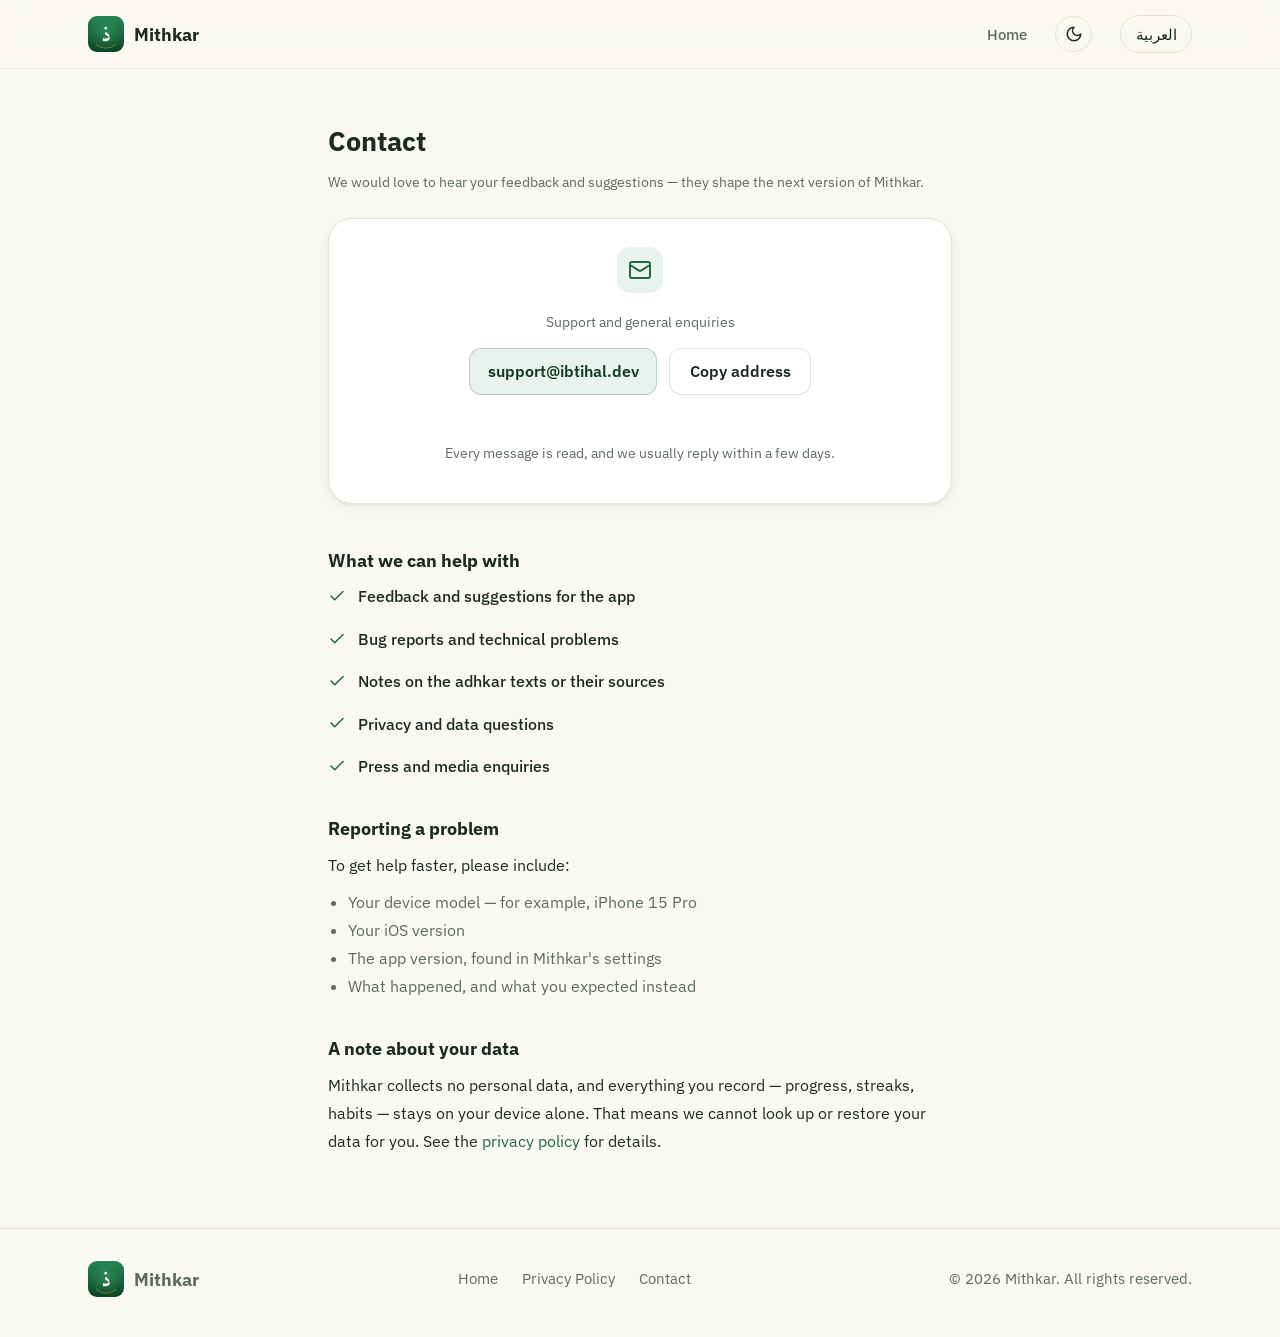
==== contact-en.html @ 1fcd69f6 "Update hero tagline and add a contact page" ====
<!DOCTYPE html>
<html lang="en" dir="ltr">
<head>
<meta charset="utf-8">
<meta name="viewport" content="width=device-width, initial-scale=1">
<title>Contact — Mithkar</title>
<meta name="description" content="Contact the Mithkar team: feedback, suggestions, bug reports, and privacy questions.">
<meta name="theme-color" content="#FAF8F2">
<meta property="og:title" content="Contact — Mithkar">
<meta property="og:description" content="Your feedback shapes the next version of Mithkar.">
<meta property="og:image" content="https://mithkar.ibtihal.dev/assets/icon.png">
<meta property="og:locale" content="en">
<meta property="og:type" content="website">
<link rel="canonical" href="https://mithkar.ibtihal.dev/contact-en.html">
<link rel="icon" href="assets/icon.png">
<link rel="preconnect" href="https://fonts.googleapis.com">
<link rel="preconnect" href="https://fonts.gstatic.com" crossorigin>
<link href="https://fonts.googleapis.com/css2?family=IBM+Plex+Sans:wght@400;500;600;700&display=swap" rel="stylesheet">
<script>
(function(){try{var t=localStorage.getItem("mithkar-theme");if(t)document.documentElement.dataset.theme=t}catch(e){}})();
function toggleTheme(){var r=document.documentElement,d=r.dataset.theme?r.dataset.theme==="dark":matchMedia("(prefers-color-scheme: dark)").matches,n=d?"light":"dark";r.dataset.theme=n;try{localStorage.setItem("mithkar-theme",n)}catch(e){}}
</script>
<link rel="stylesheet" href="styles.css?v=20260829.6">
</head>
<body>

<a class="skip-link" href="#main-content">Skip to main content</a>

<header class="site-header">
  <div class="wrap">
    <a class="brand" href="en.html" aria-label="Mithkar — home">
      <img src="assets/icon.png" alt="Mithkar app icon">
      <span class="name-latin">Mithkar</span>
    </a>
    <nav class="nav" aria-label="Primary navigation">
      <a href="en.html">Home</a>
      <button class="theme-toggle" type="button" onclick="toggleTheme()" aria-label="Toggle theme" title="Toggle theme"><svg class="icon icon-sm icon-sun" aria-hidden="true" viewBox="0 0 24 24"><circle cx="12" cy="12" r="4"/><path d="M12 2v2"/><path d="M12 20v2"/><path d="m4.93 4.93 1.41 1.41"/><path d="m17.66 17.66 1.41 1.41"/><path d="M2 12h2"/><path d="M20 12h2"/><path d="m6.34 17.66-1.41 1.41"/><path d="m19.07 4.93-1.41 1.41"/></svg><svg class="icon icon-sm icon-moon" aria-hidden="true" viewBox="0 0 24 24"><path d="M12 3a6 6 0 0 0 9 9 9 9 0 1 1-9-9Z"/></svg></button>
      <a href="contact.html" class="lang">العربية</a>
    </nav>
  </div>
</header>

<main id="main-content" class="prose wrap">

  <h1>Contact</h1>
  <p class="muted">We would love to hear your feedback and suggestions — they shape the next version of Mithkar.</p>

  <div class="card contact-card">
    <div class="icon-tile">
      <svg class="icon" aria-hidden="true" viewBox="0 0 24 24"><rect x="2" y="4" width="20" height="16" rx="2"/><path d="m22 7-8.97 5.7a1.94 1.94 0 0 1-2.06 0L2 7"/></svg>
    </div>
    <p class="muted">Support and general enquiries</p>
    <div class="contact-email">
      <span id="contact-email" dir="ltr">support@ibtihal.dev</span>
      <button class="btn-copy" type="button" onclick="copyEmail()">Copy address</button>
    </div>
    <p class="copy-status" id="copy-status" role="status" aria-live="polite"></p>
    <p class="muted">Every message is read, and we usually reply within a few days.</p>
  </div>

  <h2>What we can help with</h2>
  <ul class="check-list">
    <li><svg class="icon icon-sm" aria-hidden="true" viewBox="0 0 24 24"><path d="M20 6 9 17l-5-5"/></svg> Feedback and suggestions for the app</li>
    <li><svg class="icon icon-sm" aria-hidden="true" viewBox="0 0 24 24"><path d="M20 6 9 17l-5-5"/></svg> Bug reports and technical problems</li>
    <li><svg class="icon icon-sm" aria-hidden="true" viewBox="0 0 24 24"><path d="M20 6 9 17l-5-5"/></svg> Notes on the adhkar texts or their sources</li>
    <li><svg class="icon icon-sm" aria-hidden="true" viewBox="0 0 24 24"><path d="M20 6 9 17l-5-5"/></svg> Privacy and data questions</li>
    <li><svg class="icon icon-sm" aria-hidden="true" viewBox="0 0 24 24"><path d="M20 6 9 17l-5-5"/></svg> Press and media enquiries</li>
  </ul>

  <h2>Reporting a problem</h2>
  <p>To get help faster, please include:</p>
  <ul class="plain-list">
    <li>Your device model — for example, iPhone 15 Pro</li>
    <li>Your iOS version</li>
    <li>The app version, found in Mithkar's settings</li>
    <li>What happened, and what you expected instead</li>
  </ul>

  <h2>A note about your data</h2>
  <p>Mithkar collects no personal data, and everything you record — progress, streaks, habits — stays on your device alone. That means we cannot look up or restore your data for you. See the <a href="privacy-en.html">privacy policy</a> for details.</p>

</main>

<footer class="site-footer">
  <div class="wrap">
    <a class="brand" href="en.html" aria-label="Mithkar — home">
      <img src="assets/icon.png" alt="">
      <span class="name-latin">Mithkar</span>
    </a>
    <nav aria-label="Footer navigation">
      <a href="en.html">Home</a>
      <a href="privacy-en.html">Privacy Policy</a>
      <a href="contact-en.html">Contact</a>
    </nav>
    <span>© 2026 Mithkar. All rights reserved.</span>
  </div>
</footer>

<script>
function copyEmail(){
  var value = document.getElementById("contact-email").textContent.trim();
  var status = document.getElementById("copy-status");
  function done(){ status.textContent = "Address copied."; }
  function failed(){ status.textContent = "Could not copy automatically — select the address and copy it manually."; }
  if (navigator.clipboard && navigator.clipboard.writeText) {
    navigator.clipboard.writeText(value).then(done, failed);
    return;
  }
  try {
    var field = document.createElement("textarea");
    field.value = value;
    field.setAttribute("readonly", "");
    field.style.position = "absolute";
    field.style.insetInlineStart = "-9999px";
    document.body.appendChild(field);
    field.select();
    document.execCommand("copy");
    document.body.removeChild(field);
    done();
  } catch (e) { failed(); }
}
</script>

</body>
</html>
---- styles.css ----
/* Mithkar site — shared styles (RTL & LTR via logical properties) */
:root {
  --bg: #FAF8F2;
  --surface: #FFFFFF;
  --ink: #1C2B21;
  --muted: #5D6B61;
  --line: #E7E2D5;
  --green: #1F6A43;
  --green-deep: #14512F;
  --green-ink: #0E3B22;
  --green-soft: #E9F2EC;
  --gold: #A8770A;
  --gold-soft: #F7EFD9;
  --cta-from: #14512F;
  --cta-to: #2A7A50;
  --cta-text: #F2F7F1;
  --shadow-sm: 0 1px 2px rgb(28 43 33 / .06), 0 4px 12px rgb(28 43 33 / .05);
  --shadow-lg: 0 24px 64px rgb(20 81 47 / .18);
  --r-sm: 12px; --r-md: 16px; --r-lg: 24px;
}
@media (prefers-color-scheme: dark) {
  :root:not([data-theme="light"]) {
    --bg: #12160F;
    --surface: #1A2018;
    --ink: #E9E7DE;
    --muted: #9FA89B;
    --line: #2A322A;
    --green: #7CC59A;
    --green-deep: #5FB183;
    --green-ink: #CBE8D6;
    --green-soft: #1D2B21;
    --gold: #D9A83C;
    --gold-soft: #2A2314;
    --cta-from: #163A27;
    --cta-to: #1E4E34;
    --cta-text: #F1F5EF;
    --shadow-sm: 0 1px 2px rgb(0 0 0 / .3), 0 4px 12px rgb(0 0 0 / .25);
    --shadow-lg: 0 24px 64px rgb(0 0 0 / .5);
  }
}
:root[data-theme="dark"] {
    --bg: #12160F;
    --surface: #1A2018;
    --ink: #E9E7DE;
    --muted: #9FA89B;
    --line: #2A322A;
    --green: #7CC59A;
    --green-deep: #5FB183;
    --green-ink: #CBE8D6;
    --green-soft: #1D2B21;
    --gold: #D9A83C;
    --gold-soft: #2A2314;
    --cta-from: #163A27;
    --cta-to: #1E4E34;
    --cta-text: #F1F5EF;
    --shadow-sm: 0 1px 2px rgb(0 0 0 / .3), 0 4px 12px rgb(0 0 0 / .25);
    --shadow-lg: 0 24px 64px rgb(0 0 0 / .5);
}

* { margin: 0; padding: 0; box-sizing: border-box; }
html { scroll-behavior: smooth; scroll-padding-top: 5.5rem; }
html:focus-within { scroll-behavior: smooth; }
body {
  font-family: "IBM Plex Sans Arabic", "IBM Plex Sans", -apple-system, "Segoe UI", sans-serif;
  background: var(--bg); color: var(--ink);
  line-height: 1.75; font-size: 1rem;
  -webkit-font-smoothing: antialiased;
}
a { color: var(--green); text-decoration: none; }
a:hover { text-decoration: underline; text-underline-offset: .18em; }
a:focus-visible, button:focus-visible { outline: 3px solid var(--gold); outline-offset: 3px; }
img { max-width: 100%; display: block; }
.wrap { max-width: 72rem; margin-inline: auto; padding-inline: 1.5rem; }
.skip-link { position: fixed; inset-inline-start: 1rem; top: .75rem; z-index: 100; padding: .55rem 1rem; border-radius: .6rem; background: var(--ink); color: var(--bg); transform: translateY(-160%); }
.skip-link:focus { transform: translateY(0); }

.icon { width: 24px; height: 24px; stroke: currentColor; fill: none;
        stroke-width: 2; stroke-linecap: round; stroke-linejoin: round; flex: none; }
.icon-sm { width: 18px; height: 18px; }

/* ---------- header ---------- */
.site-header {
  position: sticky; top: 0; z-index: 20;
  background: color-mix(in srgb, var(--bg) 82%, transparent);
  -webkit-backdrop-filter: blur(14px); backdrop-filter: blur(14px);
  border-bottom: 1px solid color-mix(in srgb, var(--line) 60%, transparent);
}
.site-header .wrap { display: flex; align-items: center; justify-content: space-between; height: 4.25rem; }
.brand { display: flex; align-items: center; gap: .65rem; color: var(--ink); }
.brand img { width: 36px; height: 36px; border-radius: 9px; }
.brand .name { font-family: "Amiri", serif; font-weight: 700; font-size: 1.45rem; line-height: 1; }
.brand .name-latin { font-weight: 700; font-size: 1.15rem; }
.nav { display: flex; align-items: center; gap: 1.75rem; font-size: .95rem; font-weight: 500; }
.nav a { color: var(--muted); transition: color .15s; }
.nav a:hover { color: var(--ink); }
.nav .lang {
  border: 1px solid var(--line); border-radius: 999px;
  padding: .3rem .9rem; color: var(--ink);
}
.nav .lang:hover { border-color: var(--green); color: var(--green); }
.theme-toggle {
  width: 2.3rem; height: 2.3rem; border-radius: 999px;
  border: 1px solid var(--line); background: transparent; color: var(--ink);
  display: grid; place-items: center; cursor: pointer; padding: 0;
}
.theme-toggle:hover { border-color: var(--green); color: var(--green); }
.theme-toggle .icon-sun { display: none; }
.theme-toggle .icon-moon { display: block; }
@media (prefers-color-scheme: dark) {
  :root:not([data-theme="light"]) .theme-toggle .icon-sun { display: block; }
  :root:not([data-theme="light"]) .theme-toggle .icon-moon { display: none; }
}
:root[data-theme="dark"] .theme-toggle .icon-sun { display: block; }
:root[data-theme="dark"] .theme-toggle .icon-moon { display: none; }

/* ---------- buttons ---------- */
.btn-store {
  display: inline-flex; align-items: center; gap: .7rem;
  background: var(--ink); color: var(--bg);
  padding: .78rem 1.5rem; border-radius: 14px;
  font-weight: 600; font-size: 1.02rem; line-height: 1.2;
}
.btn-store svg { width: 22px; height: 22px; fill: currentColor; }
.btn-store .two-line { display: flex; flex-direction: column; align-items: flex-start; }
.btn-store .two-line small { font-size: .68rem; font-weight: 400; opacity: .8; }
.btn-store.disabled { opacity: .6; cursor: default; }
.soon {
  display: inline-flex; align-items: center; gap: .4rem;
  background: var(--gold-soft); color: var(--gold);
  border-radius: 999px; padding: .35rem 1rem;
  font-size: .85rem; font-weight: 600;
}

/* ---------- hero ---------- */
.hero { position: relative; overflow: clip; }
.hero::before {
  content: ""; position: absolute; inset: 0; z-index: -1;
  background:
    radial-gradient(42rem 30rem at 85% -10%, color-mix(in srgb, var(--green) 14%, transparent), transparent 70%),
    radial-gradient(30rem 24rem at 0% 110%, color-mix(in srgb, var(--gold) 10%, transparent), transparent 70%);
}
.hero .wrap {
  display: grid; grid-template-columns: 1.05fr .95fr; gap: 4rem;
  align-items: center; padding-block: 4.5rem 5.5rem;
}
.eyebrow-pill {
  display: inline-flex; align-items: center; gap: .5rem;
  background: var(--green-soft); color: var(--green);
  border: 1px solid color-mix(in srgb, var(--green) 25%, transparent);
  border-radius: 999px; padding: .35rem 1rem;
  font-size: .85rem; font-weight: 600; margin-bottom: 1.4rem;
}
.hero h1 {
  font-size: clamp(2.2rem, 4.5vw, 3.3rem); line-height: 1.35;
  font-weight: 700; letter-spacing: -.01em;
}
.hero h1 .accent { color: var(--green); }
.hero .lede {
  color: var(--muted); font-size: 1.13rem; max-width: 34rem;
  margin-block: 1.25rem 2rem;
}
.cta-row { display: flex; align-items: center; gap: 1rem; flex-wrap: wrap; }
.trust-row {
  display: flex; gap: 1.75rem; flex-wrap: wrap;
  margin-top: 2.5rem; color: var(--muted); font-size: .92rem; font-weight: 500;
}
.trust-row span { display: inline-flex; align-items: center; gap: .5rem; }
.trust-row .icon-sm { color: var(--green); }

.hero-device { justify-self: center; position: relative; }
.hero-device::before {
  content: ""; position: absolute; inset: 8% -12%; z-index: -1; border-radius: 50%;
  background: radial-gradient(closest-side, color-mix(in srgb, var(--green) 20%, transparent), transparent);
}
.device {
  background: #10140F; padding: 11px; border-radius: 48px;
  box-shadow: var(--shadow-lg), inset 0 0 0 1.5px rgb(255 255 255 / .09), 0 0 0 1px rgb(0 0 0 / .24);
  width: min(320px, 78vw);
}
.device img {
  display: block; width: 100%; height: auto !important;
  aspect-ratio: 736 / 1600; object-fit: contain;
  border-radius: 38px;
}

/* ---------- sections ---------- */
.section { padding-block: 4.5rem; }
.section.tinted { background: color-mix(in srgb, var(--surface) 55%, var(--bg));
                  border-block: 1px solid color-mix(in srgb, var(--line) 55%, transparent); }
.section-head { text-align: center; max-width: 38rem; margin: 0 auto 3rem; }
.section-head .eyebrow {
  color: var(--gold); font-weight: 700; font-size: .85rem;
  letter-spacing: .06em; text-transform: uppercase;
}
.section-head h2 { font-size: clamp(1.6rem, 3vw, 2.1rem); margin-block: .5rem .75rem; }
.section-head p { color: var(--muted); }

/* features */
.features { display: grid; grid-template-columns: repeat(3, 1fr); gap: 1.25rem; }
.card {
  background: var(--surface); border: 1px solid var(--line);
  border-radius: var(--r-lg); padding: 1.75rem;
  box-shadow: var(--shadow-sm);
  transition: transform .2s, box-shadow .2s;
}
@media (hover: hover) {
  .card:hover { transform: translateY(-3px); box-shadow: 0 8px 28px rgb(28 43 33 / .1); }
}
.icon-tile {
  width: 46px; height: 46px; border-radius: 13px;
  display: grid; place-items: center; margin-bottom: 1rem;
  background: var(--green-soft); color: var(--green);
}
.icon-tile.gold { background: var(--gold-soft); color: var(--gold); }
.card h3 { font-size: 1.08rem; margin-bottom: .4rem; }
.card p { color: var(--muted); font-size: .95rem; }

/* screens */
.screens { display: flex; justify-content: center; gap: 2.25rem; flex-wrap: wrap; }
.screen { text-align: center; }
.screen .device { width: min(250px, 70vw); padding: 8px; border-radius: 38px; }
.screen .device img { border-radius: 30px; }
.screen figcaption { margin-top: 1rem; color: var(--muted); font-size: .95rem; font-weight: 500; }

/* privacy */
.privacy-section { padding-block: 5rem 4rem; }
.section-head-compact { margin-bottom: 2.25rem; }
.privacy-grid {
  display: grid; grid-template-columns: 1fr 1fr; gap: 3.5rem; align-items: center;
  background: var(--surface); border: 1px solid var(--line);
  border-radius: var(--r-lg); padding: 3rem; box-shadow: var(--shadow-sm);
}
.privacy-grid h2 { font-size: 1.6rem; margin-block: .75rem .75rem; }
.privacy-grid > div > p { color: var(--muted); margin-bottom: 1.25rem; }
.check-list { list-style: none; display: grid; gap: .9rem; }
.check-list li { display: flex; align-items: flex-start; gap: .75rem; font-weight: 500; }
.check-list .icon-sm { color: var(--green); margin-top: .3rem; }
.badge-lock {
  width: 46px; height: 46px; border-radius: 13px;
  display: grid; place-items: center;
  background: var(--green-soft); color: var(--green);
}

/* closing call to action */
.final-cta-section {
  padding-block: 4rem;
  background: linear-gradient(180deg, transparent, color-mix(in srgb, var(--green-soft) 42%, transparent));
  border-top: 1px solid color-mix(in srgb, var(--line) 65%, transparent);
}
.cta-band {
  position: relative; overflow: hidden; isolation: isolate;
  background: linear-gradient(135deg, var(--cta-from), var(--cta-to) 130%);
  border: 1px solid color-mix(in srgb, var(--cta-text) 12%, transparent);
  box-shadow: 0 12px 32px rgb(0 0 0 / .12);
  border-radius: var(--r-lg); padding: 4.25rem 2rem; text-align: center; color: var(--cta-text);
}
.cta-band::before {
  content: ""; position: absolute; z-index: -1; inset: -60% 18% auto;
  width: 64%; aspect-ratio: 1; border-radius: 50%;
  background: radial-gradient(circle, rgb(255 255 255 / .15), transparent 68%);
}
.cta-kicker {
  display: inline-flex; align-items: center; min-height: 2rem; padding-inline: .8rem;
  border: 1px solid rgb(255 255 255 / .2); border-radius: 999px;
  color: #F8E3A6; background: rgb(0 0 0 / .1); font-size: .82rem; font-weight: 700;
}
.cta-band h2 { font-size: clamp(1.7rem, 3vw, 2.25rem); margin: .85rem 0 .65rem; }
.cta-band p { opacity: .84; max-width: 34rem; margin: 0 auto 1.5rem; }
.cta-availability { display: inline-flex; align-items: center; gap: .5rem; font-size: .9rem; font-weight: 600; color: rgb(255 255 255 / .8); }
.cta-availability > span { width: .5rem; height: .5rem; border-radius: 50%; background: #A7DEB9; box-shadow: 0 0 0 4px rgb(167 222 185 / .14); }

/* footer */
.site-footer { border-top: 1px solid var(--line); margin-top: 0; }
.prose + .site-footer { margin-top: 3rem; }
.site-footer .wrap {
  display: flex; align-items: center; justify-content: space-between;
  flex-wrap: wrap; gap: 1rem; padding-block: 2rem 2.5rem;
  color: var(--muted); font-size: .92rem;
}
.site-footer nav { display: flex; gap: 1.5rem; }
.site-footer a { color: var(--muted); }
.site-footer a:hover { color: var(--green); }

/* prose (privacy page) */
.prose { max-width: 42rem; margin-inline: auto; padding-block: 3rem 1rem; }
.prose h1 { font-size: 1.7rem; margin-bottom: .25rem; }
.prose h2 { font-size: 1.15rem; margin-top: 2rem; margin-bottom: .4rem; }
.prose p { margin-bottom: .6rem; }
.prose .muted { color: var(--muted); font-size: .9rem; }
.prose .divider { border: 0; border-top: 1px solid var(--line); margin-block: 3rem; }

/* contact page */
.contact-card { text-align: center; margin-block: 1.5rem 2.5rem; }
.contact-card .icon-tile { margin-inline: auto; }
.contact-email {
  display: flex; align-items: center; justify-content: center;
  gap: .75rem; flex-wrap: wrap; margin-top: .85rem;
}
.contact-email span {
  background: var(--green-soft); color: var(--green-ink);
  border: 1px solid color-mix(in srgb, var(--green) 25%, transparent);
  border-radius: var(--r-sm); padding: .55rem 1.1rem;
  font-weight: 600; unicode-bidi: isolate; user-select: all;
}
.btn-copy {
  border: 1px solid var(--line); background: transparent; color: var(--ink);
  border-radius: var(--r-sm); padding: .55rem 1.2rem;
  font: inherit; font-weight: 600; cursor: pointer;
}
.btn-copy:hover { border-color: var(--green); color: var(--green); }
.copy-status { min-height: 1.6rem; margin-top: .6rem; color: var(--green); font-weight: 600; }
.plain-list { margin-block: .5rem 0; padding-inline-start: 1.25rem; color: var(--muted); }

@media (max-width: 56rem) {
  .hero .wrap { grid-template-columns: 1fr; text-align: center; gap: 3rem; padding-block: 3rem 4rem; }
  .hero .lede { margin-inline: auto; }
  .cta-row, .trust-row { justify-content: center; }
  .features { grid-template-columns: 1fr 1fr; }
  .privacy-grid { grid-template-columns: 1fr; padding: 2rem; gap: 2rem; }
}
@media (max-width: 38rem) {
  .features { grid-template-columns: 1fr; }
  .nav { gap: 1rem; }
  .nav .hide-mobile { display: none; }
  .site-header .wrap { height: 4rem; padding-inline: 1rem; }
  .brand img { width: 32px; height: 32px; }
  .nav .lang { padding-inline: .7rem; }
  .section { padding-block: 3.5rem; }
  .privacy-grid { padding: 1.5rem; }
  .privacy-section { padding-block: 3.5rem; }
  .final-cta-section { padding-block: 3rem; }
  .cta-band { padding: 3.25rem 1.25rem; }
  .site-footer .wrap { justify-content: center; text-align: center; }
}

@media (prefers-reduced-motion: reduce) {
  html, html:focus-within { scroll-behavior: auto; }
  *, *::before, *::after { transition-duration: .01ms !important; animation-duration: .01ms !important; animation-iteration-count: 1 !important; }
}
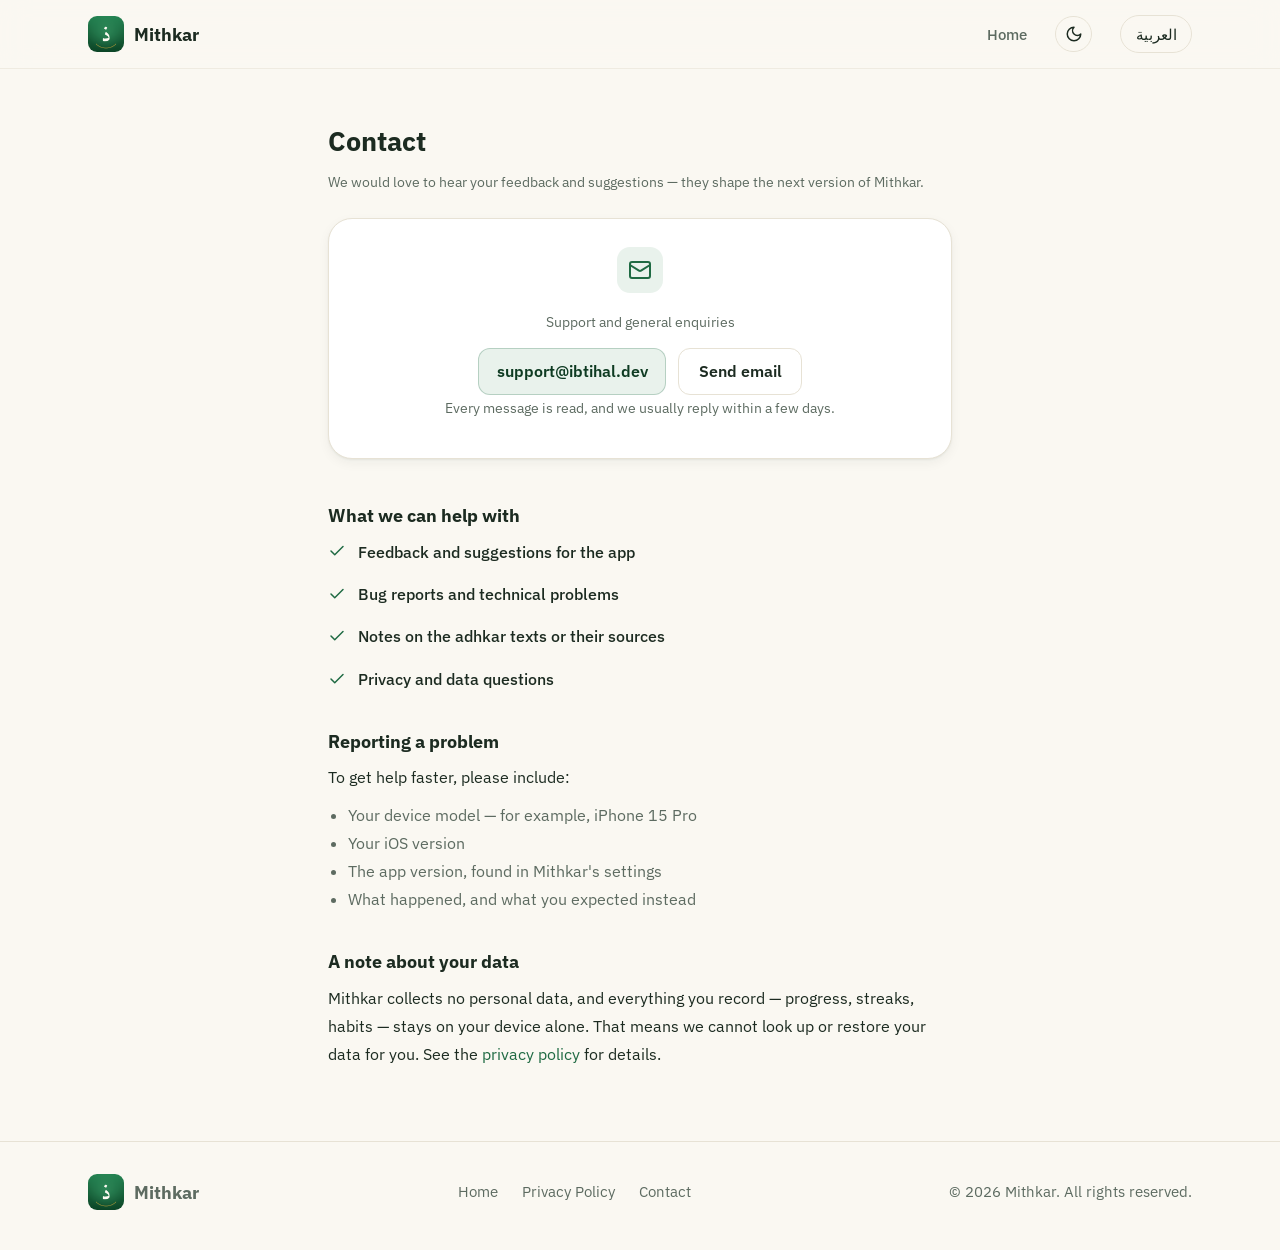
==== commit 65adeccc: "Contact page: send-email button, drop press enquiries line" ====
--- a/contact-en.html
+++ b/contact-en.html
@@ -20,7 +20,7 @@
 (function(){try{var t=localStorage.getItem("mithkar-theme");if(t)document.documentElement.dataset.theme=t}catch(e){}})();
 function toggleTheme(){var r=document.documentElement,d=r.dataset.theme?r.dataset.theme==="dark":matchMedia("(prefers-color-scheme: dark)").matches,n=d?"light":"dark";r.dataset.theme=n;try{localStorage.setItem("mithkar-theme",n)}catch(e){}}
 </script>
-<link rel="stylesheet" href="styles.css?v=20260829.6">
+<link rel="stylesheet" href="styles.css?v=20260829.7">
 </head>
 <body>
 
@@ -51,10 +51,9 @@
     </div>
     <p class="muted">Support and general enquiries</p>
     <div class="contact-email">
-      <span id="contact-email" dir="ltr">support@ibtihal.dev</span>
-      <button class="btn-copy" type="button" onclick="copyEmail()">Copy address</button>
+      <span dir="ltr">support@ibtihal.dev</span>
+      <a class="btn-mail" href="mailto:support@ibtihal.dev">Send email</a>
     </div>
-    <p class="copy-status" id="copy-status" role="status" aria-live="polite"></p>
     <p class="muted">Every message is read, and we usually reply within a few days.</p>
   </div>
 
@@ -64,7 +63,6 @@
     <li><svg class="icon icon-sm" aria-hidden="true" viewBox="0 0 24 24"><path d="M20 6 9 17l-5-5"/></svg> Bug reports and technical problems</li>
     <li><svg class="icon icon-sm" aria-hidden="true" viewBox="0 0 24 24"><path d="M20 6 9 17l-5-5"/></svg> Notes on the adhkar texts or their sources</li>
     <li><svg class="icon icon-sm" aria-hidden="true" viewBox="0 0 24 24"><path d="M20 6 9 17l-5-5"/></svg> Privacy and data questions</li>
-    <li><svg class="icon icon-sm" aria-hidden="true" viewBox="0 0 24 24"><path d="M20 6 9 17l-5-5"/></svg> Press and media enquiries</li>
   </ul>
 
   <h2>Reporting a problem</h2>
@@ -96,30 +94,5 @@
   </div>
 </footer>
 
-<script>
-function copyEmail(){
-  var value = document.getElementById("contact-email").textContent.trim();
-  var status = document.getElementById("copy-status");
-  function done(){ status.textContent = "Address copied."; }
-  function failed(){ status.textContent = "Could not copy automatically — select the address and copy it manually."; }
-  if (navigator.clipboard && navigator.clipboard.writeText) {
-    navigator.clipboard.writeText(value).then(done, failed);
-    return;
-  }
-  try {
-    var field = document.createElement("textarea");
-    field.value = value;
-    field.setAttribute("readonly", "");
-    field.style.position = "absolute";
-    field.style.insetInlineStart = "-9999px";
-    document.body.appendChild(field);
-    field.select();
-    document.execCommand("copy");
-    document.body.removeChild(field);
-    done();
-  } catch (e) { failed(); }
-}
-</script>
-
 </body>
 </html>
--- a/styles.css
+++ b/styles.css
@@ -302,13 +302,12 @@
   border-radius: var(--r-sm); padding: .55rem 1.1rem;
   font-weight: 600; unicode-bidi: isolate; user-select: all;
 }
-.btn-copy {
+.btn-mail {
   border: 1px solid var(--line); background: transparent; color: var(--ink);
   border-radius: var(--r-sm); padding: .55rem 1.2rem;
-  font: inherit; font-weight: 600; cursor: pointer;
-}
-.btn-copy:hover { border-color: var(--green); color: var(--green); }
-.copy-status { min-height: 1.6rem; margin-top: .6rem; color: var(--green); font-weight: 600; }
+  font: inherit; font-weight: 600;
+}
+.btn-mail:hover { border-color: var(--green); color: var(--green); text-decoration: none; }
 .plain-list { margin-block: .5rem 0; padding-inline-start: 1.25rem; color: var(--muted); }
 
 @media (max-width: 56rem) {
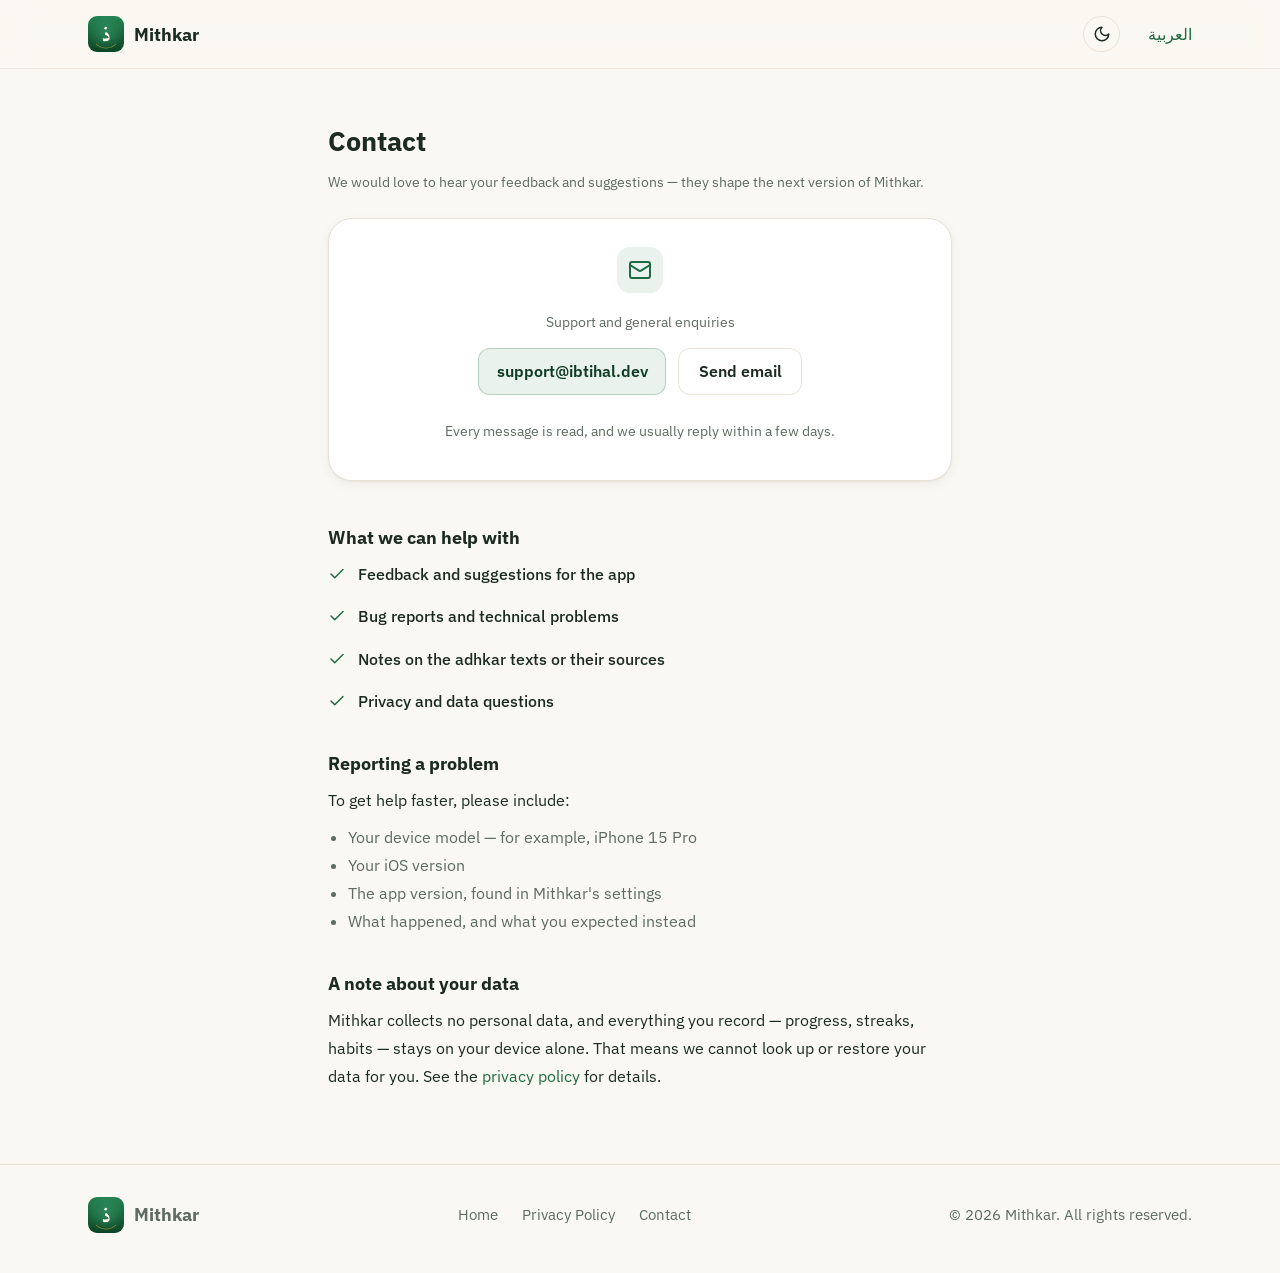
==== commit f46bdcdb: "Header: mobile drawer menu, contact link on home, tidy contact spacing" ====
--- a/contact-en.html
+++ b/contact-en.html
@@ -20,7 +20,7 @@
 (function(){try{var t=localStorage.getItem("mithkar-theme");if(t)document.documentElement.dataset.theme=t}catch(e){}})();
 function toggleTheme(){var r=document.documentElement,d=r.dataset.theme?r.dataset.theme==="dark":matchMedia("(prefers-color-scheme: dark)").matches,n=d?"light":"dark";r.dataset.theme=n;try{localStorage.setItem("mithkar-theme",n)}catch(e){}}
 </script>
-<link rel="stylesheet" href="styles.css?v=20260829.7">
+<link rel="stylesheet" href="styles.css?v=20260829.8">
 </head>
 <body>
 
@@ -32,11 +32,12 @@
       <img src="assets/icon.png" alt="Mithkar app icon">
       <span class="name-latin">Mithkar</span>
     </a>
-    <nav class="nav" aria-label="Primary navigation">
-      <a href="en.html">Home</a>
-      <button class="theme-toggle" type="button" onclick="toggleTheme()" aria-label="Toggle theme" title="Toggle theme"><svg class="icon icon-sm icon-sun" aria-hidden="true" viewBox="0 0 24 24"><circle cx="12" cy="12" r="4"/><path d="M12 2v2"/><path d="M12 20v2"/><path d="m4.93 4.93 1.41 1.41"/><path d="m17.66 17.66 1.41 1.41"/><path d="M2 12h2"/><path d="M20 12h2"/><path d="m6.34 17.66-1.41 1.41"/><path d="m19.07 4.93-1.41 1.41"/></svg><svg class="icon icon-sm icon-moon" aria-hidden="true" viewBox="0 0 24 24"><path d="M12 3a6 6 0 0 0 9 9 9 9 0 1 1-9-9Z"/></svg></button>
-      <a href="contact.html" class="lang">العربية</a>
-    </nav>
+    <div class="header-right">
+      <div class="header-actions">
+        <button class="theme-toggle" type="button" onclick="toggleTheme()" aria-label="Toggle theme" title="Toggle theme"><svg class="icon icon-sm icon-sun" aria-hidden="true" viewBox="0 0 24 24"><circle cx="12" cy="12" r="4"/><path d="M12 2v2"/><path d="M12 20v2"/><path d="m4.93 4.93 1.41 1.41"/><path d="m17.66 17.66 1.41 1.41"/><path d="M2 12h2"/><path d="M20 12h2"/><path d="m6.34 17.66-1.41 1.41"/><path d="m19.07 4.93-1.41 1.41"/></svg><svg class="icon icon-sm icon-moon" aria-hidden="true" viewBox="0 0 24 24"><path d="M12 3a6 6 0 0 0 9 9 9 9 0 1 1-9-9Z"/></svg></button>
+        <a href="contact.html" class="lang">العربية</a>
+      </div>
+    </div>
   </div>
 </header>
 
--- a/styles.css
+++ b/styles.css
@@ -81,15 +81,21 @@
 /* ---------- header ---------- */
 .site-header {
   position: sticky; top: 0; z-index: 20;
+  border-bottom: 1px solid color-mix(in srgb, var(--line) 60%, transparent);
+}
+/* The frosted backdrop lives on a pseudo-element: backdrop-filter on the header
+   itself would make it the containing block for the fixed-position nav drawer. */
+.site-header::before {
+  content: ""; position: absolute; inset: 0; z-index: -1;
   background: color-mix(in srgb, var(--bg) 82%, transparent);
   -webkit-backdrop-filter: blur(14px); backdrop-filter: blur(14px);
-  border-bottom: 1px solid color-mix(in srgb, var(--line) 60%, transparent);
 }
 .site-header .wrap { display: flex; align-items: center; justify-content: space-between; height: 4.25rem; }
 .brand { display: flex; align-items: center; gap: .65rem; color: var(--ink); }
 .brand img { width: 36px; height: 36px; border-radius: 9px; }
 .brand .name { font-family: "Amiri", serif; font-weight: 700; font-size: 1.45rem; line-height: 1; }
 .brand .name-latin { font-weight: 700; font-size: 1.15rem; }
+.header-right, .header-actions { display: flex; align-items: center; gap: 1.75rem; }
 .nav { display: flex; align-items: center; gap: 1.75rem; font-size: .95rem; font-weight: 500; }
 .nav a { color: var(--muted); transition: color .15s; }
 .nav a:hover { color: var(--ink); }
@@ -294,7 +300,7 @@
 .contact-card .icon-tile { margin-inline: auto; }
 .contact-email {
   display: flex; align-items: center; justify-content: center;
-  gap: .75rem; flex-wrap: wrap; margin-top: .85rem;
+  gap: .75rem; flex-wrap: wrap; margin-block: .85rem 1.4rem;
 }
 .contact-email span {
   background: var(--green-soft); color: var(--green-ink);
@@ -332,6 +338,42 @@
   .site-footer .wrap { justify-content: center; text-align: center; }
 }
 
+/* mobile drawer navigation */
+.nav-toggle, .nav-close {
+  display: none;
+  width: 2.3rem; height: 2.3rem; border-radius: 999px;
+  border: 1px solid var(--line); background: transparent; color: var(--ink);
+  place-items: center; cursor: pointer; padding: 0;
+}
+.nav-toggle:hover, .nav-close:hover { border-color: var(--green); color: var(--green); }
+.nav-scrim {
+  position: fixed; inset: 0; z-index: 25;
+  background: rgb(0 0 0 / .45);
+}
+.nav-scrim[hidden] { display: none; }
+
+@media (max-width: 48rem) {
+  .nav-toggle { display: grid; }
+  .header-right, .header-actions { gap: .7rem; }
+  .nav {
+    position: fixed; inset-block: 0; inset-inline-end: 0; z-index: 30;
+    width: min(80vw, 17rem);
+    flex-direction: column; align-items: flex-start;
+    gap: 1.5rem; font-size: 1rem;
+    padding: 1.15rem 1.75rem 2rem;
+    background: var(--bg);
+    border-inline-start: 1px solid var(--line);
+    box-shadow: var(--shadow-lg);
+    transform: translateX(100%);
+    transition: transform .25s ease;
+    overflow-y: auto;
+  }
+  [dir="rtl"] .nav { transform: translateX(-100%); }
+  .nav.open, [dir="rtl"] .nav.open { transform: translateX(0); }
+  .nav .hide-mobile { display: block; }
+  .nav-close { display: grid; align-self: flex-start; margin-bottom: .5rem; }
+}
+
 @media (prefers-reduced-motion: reduce) {
   html, html:focus-within { scroll-behavior: auto; }
   *, *::before, *::after { transition-duration: .01ms !important; animation-duration: .01ms !important; animation-iteration-count: 1 !important; }
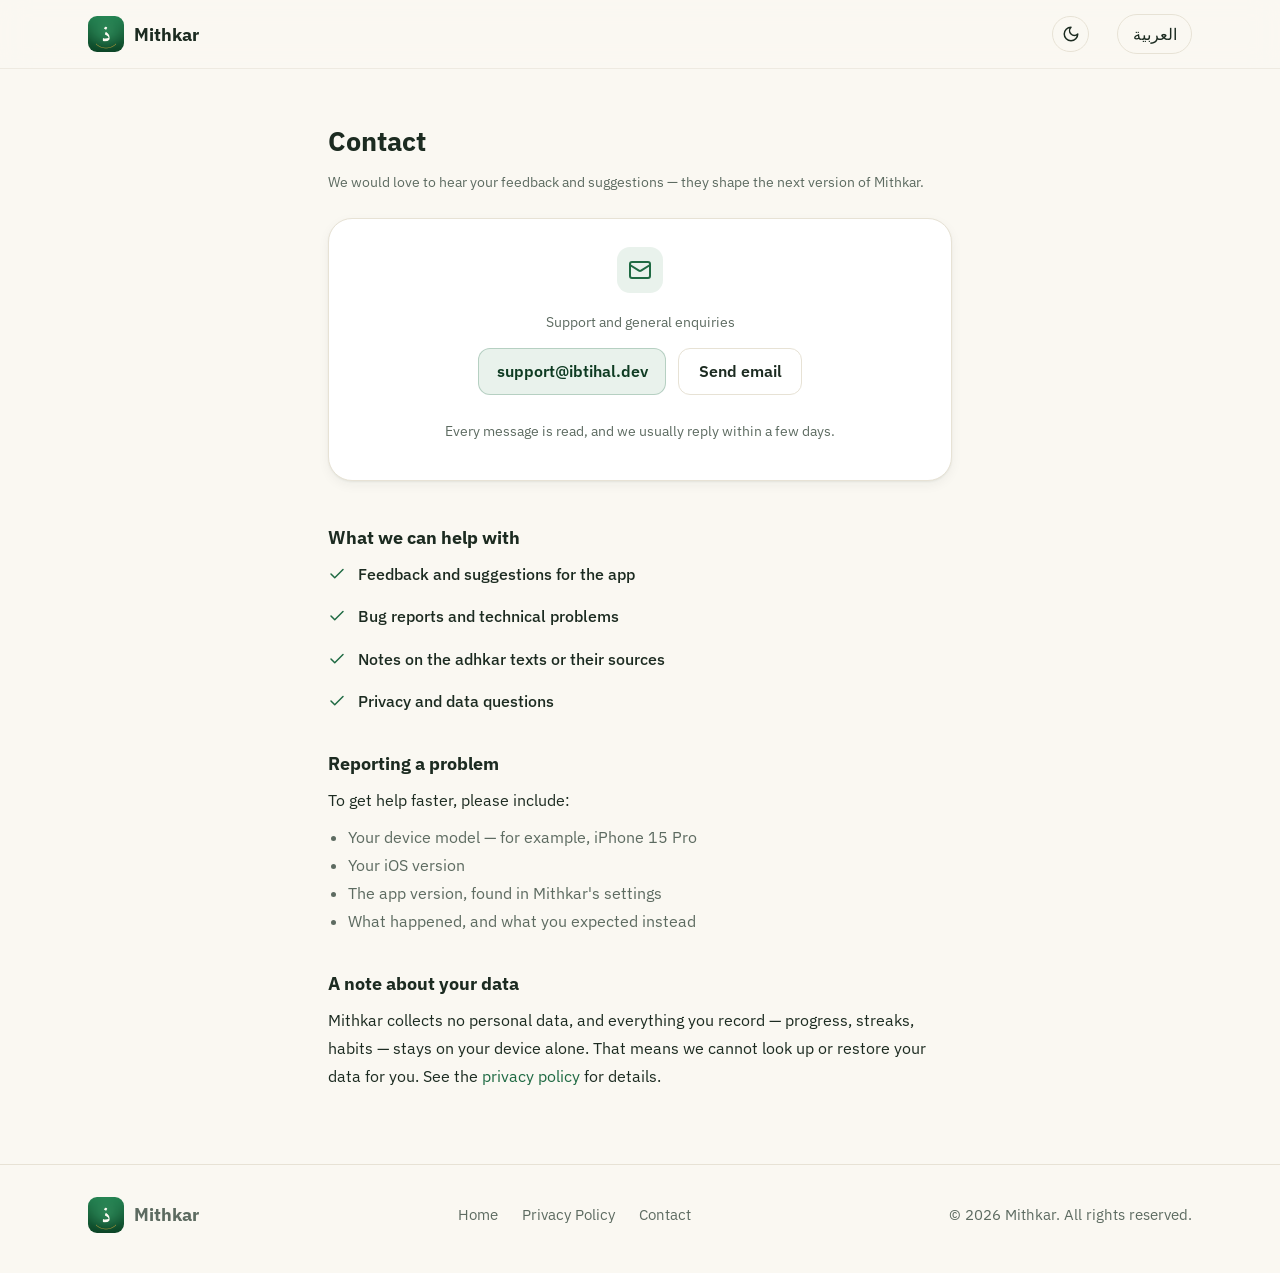
==== commit 01e0847b: "Drawer language link as plain accent text; restore top-bar language pill styling" ====
--- a/contact-en.html
+++ b/contact-en.html
@@ -20,7 +20,7 @@
 (function(){try{var t=localStorage.getItem("mithkar-theme");if(t)document.documentElement.dataset.theme=t}catch(e){}})();
 function toggleTheme(){var r=document.documentElement,d=r.dataset.theme?r.dataset.theme==="dark":matchMedia("(prefers-color-scheme: dark)").matches,n=d?"light":"dark";r.dataset.theme=n;try{localStorage.setItem("mithkar-theme",n)}catch(e){}}
 </script>
-<link rel="stylesheet" href="styles.css?v=20260829.8">
+<link rel="stylesheet" href="styles.css?v=20260829.10">
 </head>
 <body>
 
--- a/styles.css
+++ b/styles.css
@@ -99,11 +99,11 @@
 .nav { display: flex; align-items: center; gap: 1.75rem; font-size: .95rem; font-weight: 500; }
 .nav a { color: var(--muted); transition: color .15s; }
 .nav a:hover { color: var(--ink); }
-.nav .lang {
+.lang {
   border: 1px solid var(--line); border-radius: 999px;
   padding: .3rem .9rem; color: var(--ink);
 }
-.nav .lang:hover { border-color: var(--green); color: var(--green); }
+.lang:hover { border-color: var(--green); color: var(--green); }
 .theme-toggle {
   width: 2.3rem; height: 2.3rem; border-radius: 999px;
   border: 1px solid var(--line); background: transparent; color: var(--ink);
@@ -329,7 +329,7 @@
   .nav .hide-mobile { display: none; }
   .site-header .wrap { height: 4rem; padding-inline: 1rem; }
   .brand img { width: 32px; height: 32px; }
-  .nav .lang { padding-inline: .7rem; }
+  .lang { padding-inline: .7rem; }
   .section { padding-block: 3.5rem; }
   .privacy-grid { padding: 1.5rem; }
   .privacy-section { padding-block: 3.5rem; }
@@ -351,6 +351,7 @@
   background: rgb(0 0 0 / .45);
 }
 .nav-scrim[hidden] { display: none; }
+.lang-drawer { display: none; }
 
 @media (max-width: 48rem) {
   .nav-toggle { display: grid; }
@@ -372,6 +373,12 @@
   .nav.open, [dir="rtl"] .nav.open { transform: translateX(0); }
   .nav .hide-mobile { display: block; }
   .nav-close { display: grid; align-self: flex-start; margin-bottom: .5rem; }
+  /* Pages with a drawer move the language switch into it, set apart by colour
+     rather than a border; pages without one keep the pill in the top bar. */
+  .lang-drawer { display: inline-flex; }
+  .nav .lang-drawer { color: var(--green); }
+  .nav .lang-drawer:hover { color: var(--green-deep); }
+  .has-drawer .header-actions .lang { display: none; }
 }
 
 @media (prefers-reduced-motion: reduce) {
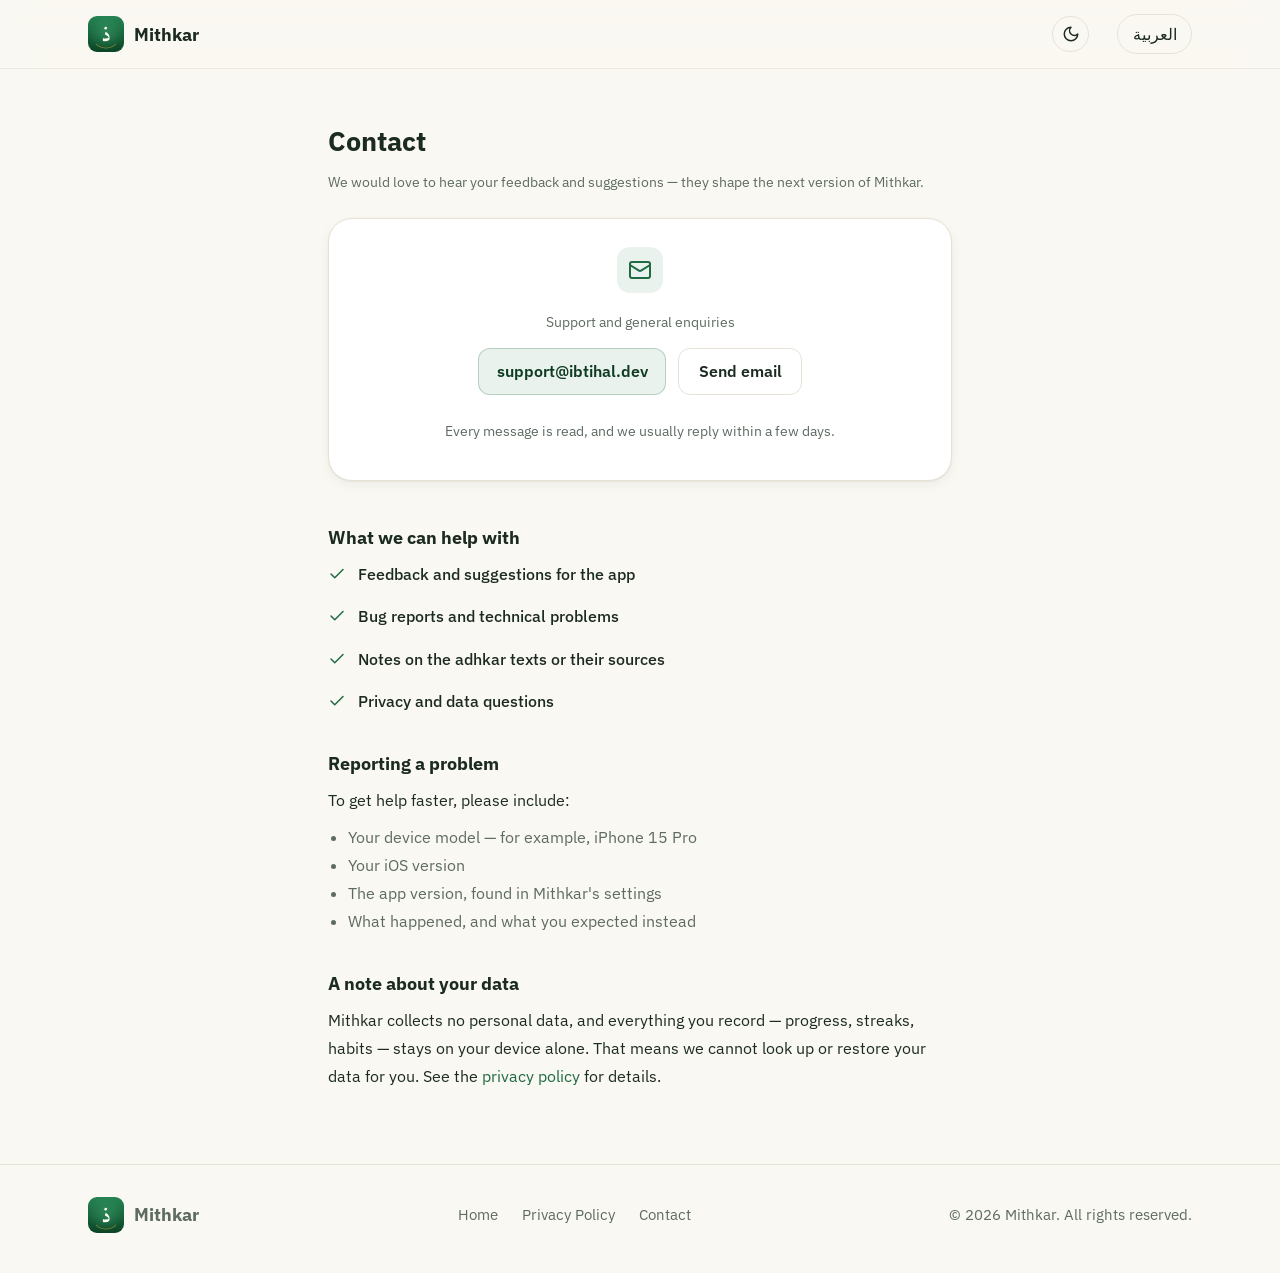
==== commit 117811e5: "App is live: link the real App Store listing Replace the disabled "coming soon" store badge with a r" ====
--- a/contact-en.html
+++ b/contact-en.html
@@ -20,7 +20,7 @@
 (function(){try{var t=localStorage.getItem("mithkar-theme");if(t)document.documentElement.dataset.theme=t}catch(e){}})();
 function toggleTheme(){var r=document.documentElement,d=r.dataset.theme?r.dataset.theme==="dark":matchMedia("(prefers-color-scheme: dark)").matches,n=d?"light":"dark";r.dataset.theme=n;try{localStorage.setItem("mithkar-theme",n)}catch(e){}}
 </script>
-<link rel="stylesheet" href="styles.css?v=20260829.10">
+<link rel="stylesheet" href="styles.css?v=20260902.3">
 </head>
 <body>
 
--- a/styles.css
+++ b/styles.css
@@ -129,13 +129,12 @@
 .btn-store svg { width: 22px; height: 22px; fill: currentColor; }
 .btn-store .two-line { display: flex; flex-direction: column; align-items: flex-start; }
 .btn-store .two-line small { font-size: .68rem; font-weight: 400; opacity: .8; }
-.btn-store.disabled { opacity: .6; cursor: default; }
-.soon {
-  display: inline-flex; align-items: center; gap: .4rem;
-  background: var(--gold-soft); color: var(--gold);
-  border-radius: 999px; padding: .35rem 1rem;
-  font-size: .85rem; font-weight: 600;
-}
+.btn-store { transition: transform .15s ease, box-shadow .15s ease, opacity .15s ease; }
+.btn-store:hover { opacity: .92; transform: translateY(-1px); box-shadow: 0 8px 20px rgb(0 0 0 / .16); }
+.btn-store:active { transform: translateY(0); box-shadow: none; }
+/* on the dark closing band the ink/bg pair inverts */
+.btn-store-invert { background: var(--cta-text); color: var(--cta-from); }
+.btn-store-invert:hover { box-shadow: 0 8px 20px rgb(0 0 0 / .24); }
 
 /* ---------- hero ---------- */
 .hero { position: relative; overflow: clip; }
@@ -271,7 +270,8 @@
   color: #F8E3A6; background: rgb(0 0 0 / .1); font-size: .82rem; font-weight: 700;
 }
 .cta-band h2 { font-size: clamp(1.7rem, 3vw, 2.25rem); margin: .85rem 0 .65rem; }
-.cta-band p { opacity: .84; max-width: 34rem; margin: 0 auto 1.5rem; }
+.cta-band p { opacity: .84; max-width: 34rem; margin: 0 auto; }
+.cta-band .btn-store { display: flex; width: max-content; margin: 2rem auto 1.75rem; }
 .cta-availability { display: inline-flex; align-items: center; gap: .5rem; font-size: .9rem; font-weight: 600; color: rgb(255 255 255 / .8); }
 .cta-availability > span { width: .5rem; height: .5rem; border-radius: 50%; background: #A7DEB9; box-shadow: 0 0 0 4px rgb(167 222 185 / .14); }
 
@@ -283,7 +283,8 @@
   flex-wrap: wrap; gap: 1rem; padding-block: 2rem 2.5rem;
   color: var(--muted); font-size: .92rem;
 }
-.site-footer nav { display: flex; gap: 1.5rem; }
+.site-footer nav { display: flex; flex-wrap: wrap; justify-content: center; gap: 1.5rem; }
+.site-footer nav a { white-space: nowrap; }
 .site-footer a { color: var(--muted); }
 .site-footer a:hover { color: var(--green); }
 
